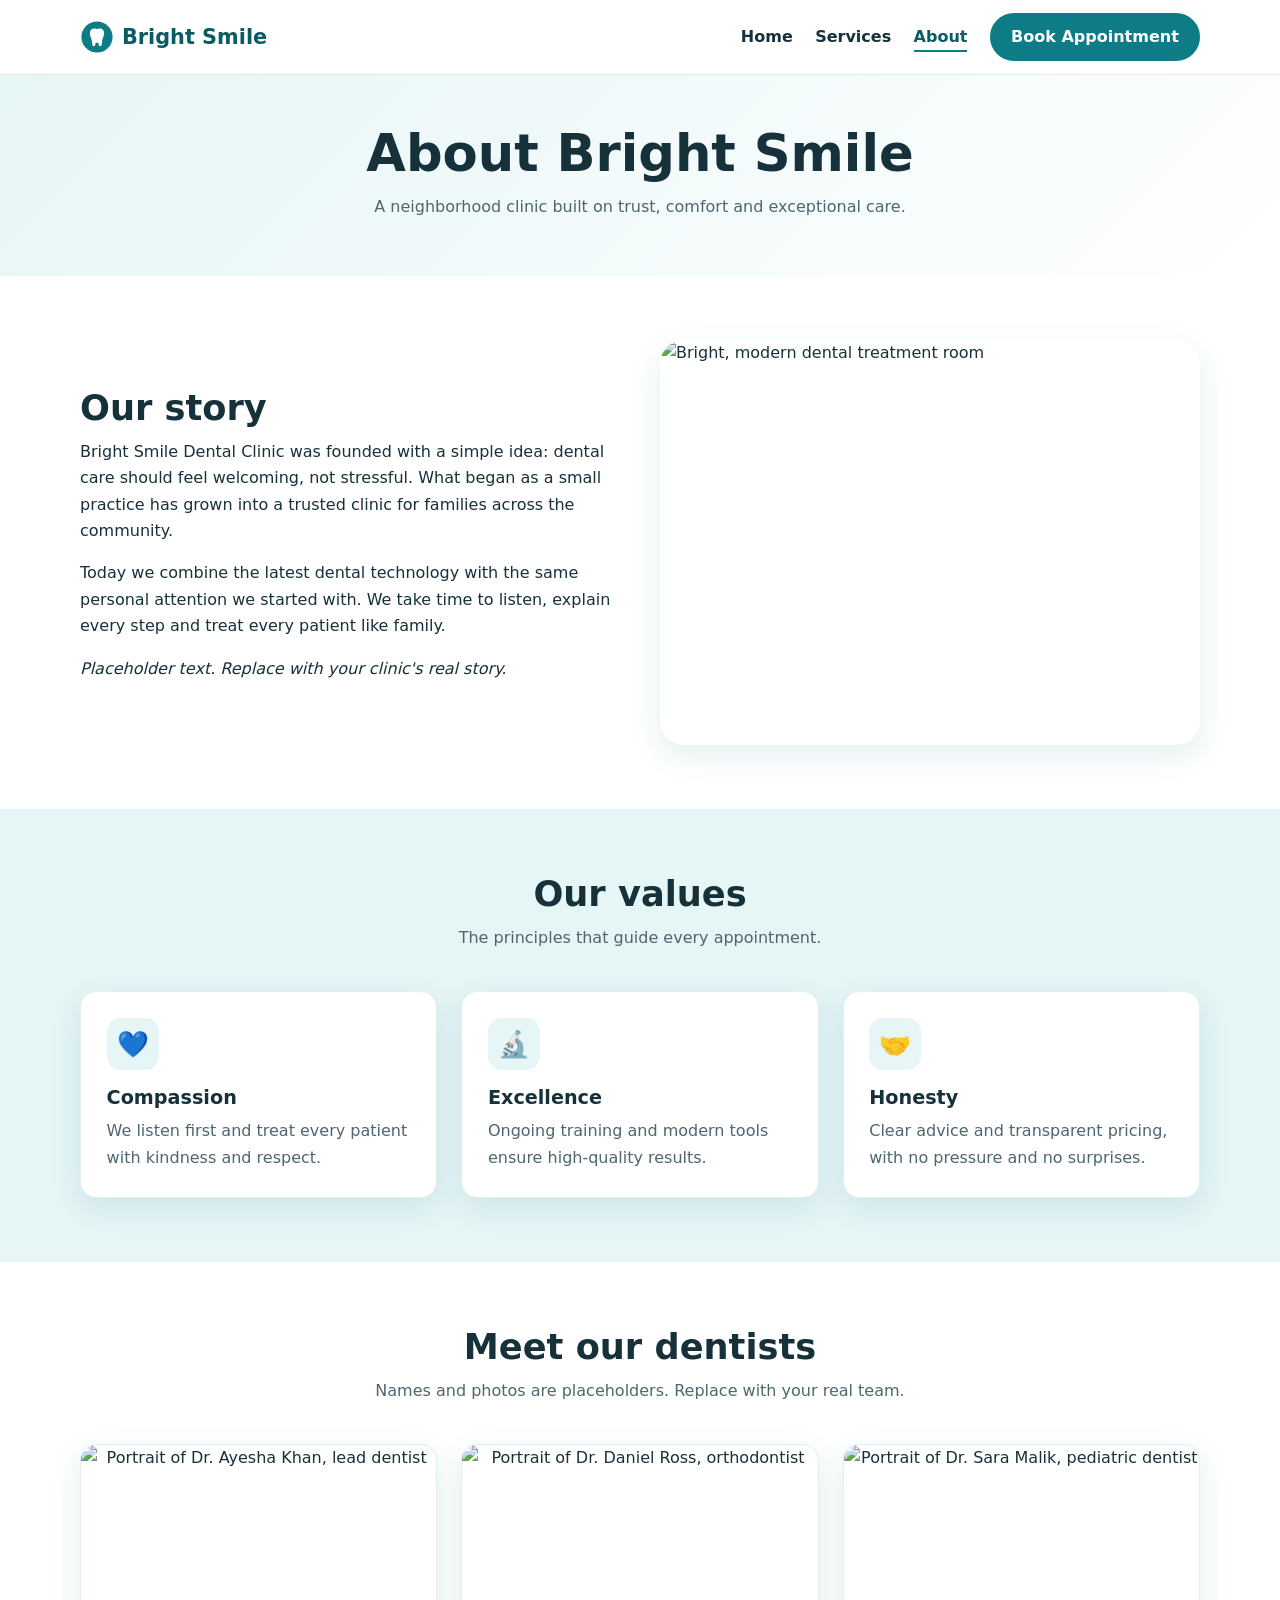
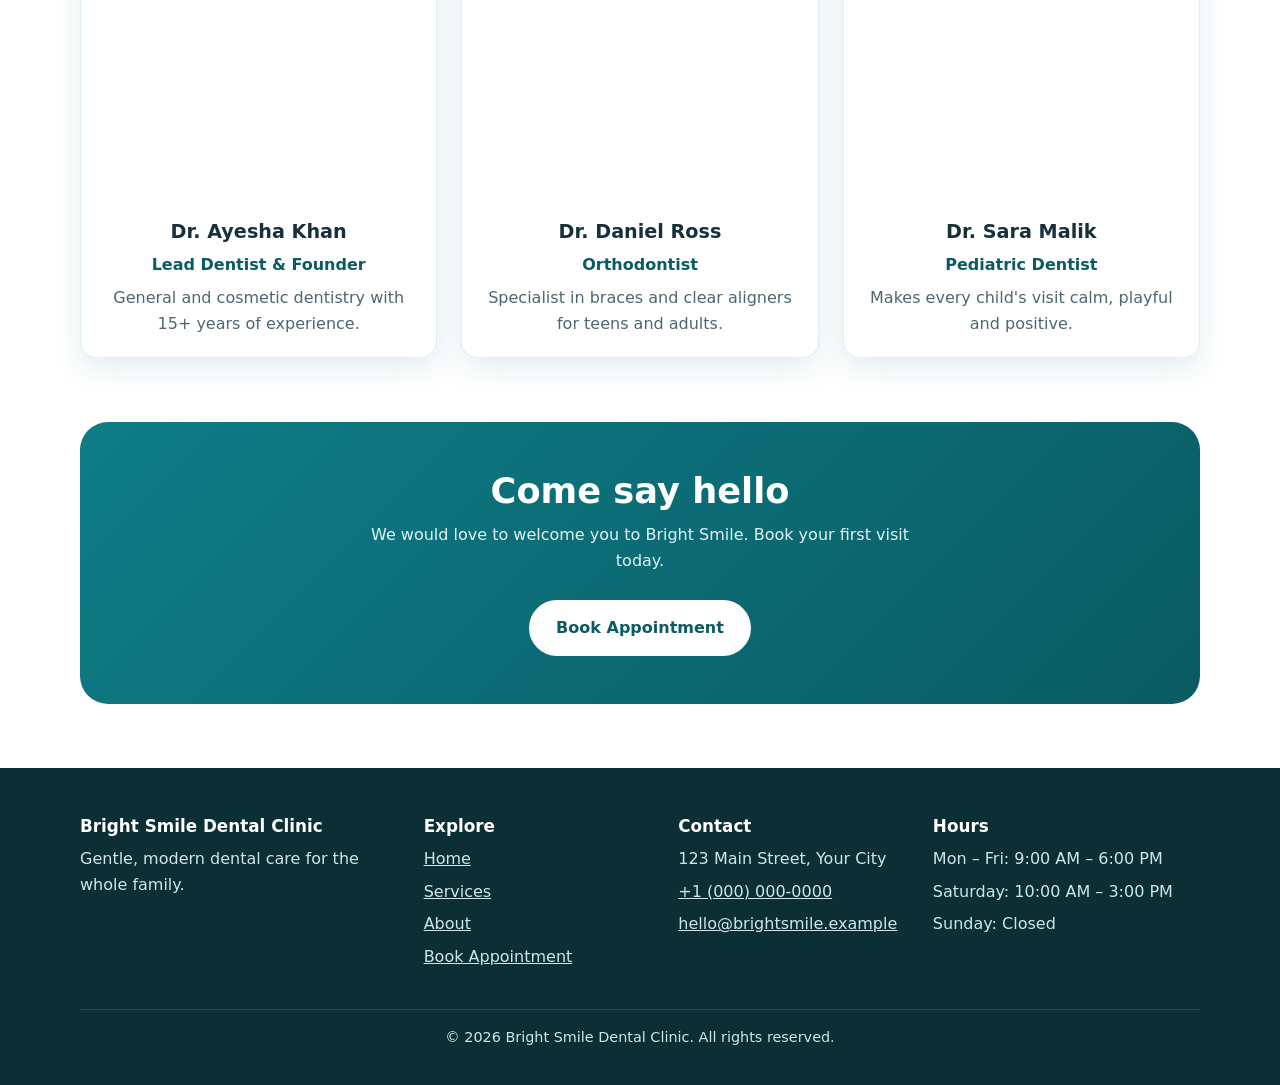
==== about.html @ fb00725e "Publish website (6 files) via JTS PowerTool" ====
<!DOCTYPE html>
<html lang="en">
<head>
  <meta charset="UTF-8">
  <meta name="viewport" content="width=device-width, initial-scale=1">
  <title>About Us | Bright Smile Dental Clinic</title>
  <meta name="description" content="Meet the Bright Smile Dental Clinic team and learn about our story, values and commitment to gentle dental care.">
  <link rel="stylesheet" href="css/styles.css">
</head>
<body>
  <a class="skip-link" href="#main">Skip to content</a>

  <header class="site-header">
    <div class="container nav-wrap">
      <a class="logo" href="index.html" aria-label="Bright Smile Dental Clinic home">
        <svg viewBox="0 0 48 48" aria-hidden="true"><circle cx="24" cy="24" r="22" fill="#0e7c86"/><path d="M14 18c0-4 3-6 6-6 2 0 3 1 4 1s2-1 4-1c3 0 6 2 6 6 0 6-3 8-3 14 0 3-1 5-2.5 5S26 35 26 32h-4c0 3-1 5-2.5 5S17 35 17 32c0-6-3-8-3-14z" fill="#fff"/></svg>
        Bright Smile
      </a>
      <button class="nav-toggle" aria-expanded="false" aria-controls="site-nav">Menu</button>
      <nav aria-label="Main navigation">
        <ul class="nav-list" id="site-nav">
          <li><a href="index.html">Home</a></li>
          <li><a href="services.html">Services</a></li>
          <li><a href="about.html" aria-current="page">About</a></li>
          <li><a class="btn" href="appointment.html">Book Appointment</a></li>
        </ul>
      </nav>
    </div>
  </header>

  <main id="main">
    <section class="page-hero">
      <div class="container">
        <h1>About Bright Smile</h1>
        <p>A neighborhood clinic built on trust, comfort and exceptional care.</p>
      </div>
    </section>

    <section aria-labelledby="story-heading">
      <div class="container grid-2">
        <div>
          <h2 id="story-heading">Our story</h2>
          <p>Bright Smile Dental Clinic was founded with a simple idea: dental care should feel welcoming, not stressful. What began as a small practice has grown into a trusted clinic for families across the community.</p>
          <p>Today we combine the latest dental technology with the same personal attention we started with. We take time to listen, explain every step and treat every patient like family.</p>
          <p><em>Placeholder text. Replace with your clinic's real story.</em></p>
        </div>
        <img class="rounded-img"
             src="https://images.unsplash.com/photo-1629909615184-74f495363b67?auto=format&fit=crop&w=1000&q=80"
             onerror="this.onerror=null;this.src='https://picsum.photos/seed/bs-story/1000/750';"
             alt="Bright, modern dental treatment room" loading="lazy">
      </div>
    </section>

    <section class="section-alt" aria-labelledby="values-heading">
      <div class="container">
        <div class="section-head">
          <h2 id="values-heading">Our values</h2>
          <p>The principles that guide every appointment.</p>
        </div>
        <div class="grid-3">
          <article class="card"><div class="icon" aria-hidden="true">💙</div><h3>Compassion</h3><p>We listen first and treat every patient with kindness and respect.</p></article>
          <article class="card"><div class="icon" aria-hidden="true">🔬</div><h3>Excellence</h3><p>Ongoing training and modern tools ensure high-quality results.</p></article>
          <article class="card"><div class="icon" aria-hidden="true">🤝</div><h3>Honesty</h3><p>Clear advice and transparent pricing, with no pressure and no surprises.</p></article>
        </div>
      </div>
    </section>

    <section aria-labelledby="team-heading">
      <div class="container">
        <div class="section-head">
          <h2 id="team-heading">Meet our dentists</h2>
          <p>Names and photos are placeholders. Replace with your real team.</p>
        </div>
        <div class="grid-3">
          <article class="card team-card">
            <img src="https://images.unsplash.com/photo-1559839734-2b71ea197ec2?auto=format&fit=crop&w=600&q=80"
                 onerror="this.onerror=null;this.src='https://picsum.photos/seed/bs-doc1/600/600';"
                 alt="Portrait of Dr. Ayesha Khan, lead dentist" loading="lazy">
            <div class="info">
              <h3>Dr. Ayesha Khan</h3>
              <p class="role">Lead Dentist &amp; Founder</p>
              <p>General and cosmetic dentistry with 15+ years of experience.</p>
            </div>
          </article>
          <article class="card team-card">
            <img src="https://images.unsplash.com/photo-1612349317150-e413f6a5b16d?auto=format&fit=crop&w=600&q=80"
                 onerror="this.onerror=null;this.src='https://picsum.photos/seed/bs-doc2/600/600';"
                 alt="Portrait of Dr. Daniel Ross, orthodontist" loading="lazy">
            <div class="info">
              <h3>Dr. Daniel Ross</h3>
              <p class="role">Orthodontist</p>
              <p>Specialist in braces and clear aligners for teens and adults.</p>
            </div>
          </article>
          <article class="card team-card">
            <img src="https://images.unsplash.com/photo-1594824476967-48c8b964273f?auto=format&fit=crop&w=600&q=80"
                 onerror="this.onerror=null;this.src='https://picsum.photos/seed/bs-doc3/600/600';"
                 alt="Portrait of Dr. Sara Malik, pediatric dentist" loading="lazy">
            <div class="info">
              <h3>Dr. Sara Malik</h3>
              <p class="role">Pediatric Dentist</p>
              <p>Makes every child's visit calm, playful and positive.</p>
            </div>
          </article>
        </div>
      </div>
    </section>

    <section style="padding-top:0;padding-bottom:4rem;">
      <div class="container">
        <div class="cta">
          <h2>Come say hello</h2>
          <p>We would love to welcome you to Bright Smile. Book your first visit today.</p>
          <a class="btn" href="appointment.html">Book Appointment</a>
        </div>
      </div>
    </section>
  </main>

  <footer class="site-footer">
    <div class="container">
      <div class="footer-grid">
        <div>
          <h3>Bright Smile Dental Clinic</h3>
          <p>Gentle, modern dental care for the whole family.</p>
        </div>
        <div>
          <h3>Explore</h3>
          <ul>
            <li><a href="index.html">Home</a></li>
            <li><a href="services.html">Services</a></li>
            <li><a href="about.html">About</a></li>
            <li><a href="appointment.html">Book Appointment</a></li>
          </ul>
        </div>
        <div>
          <h3>Contact</h3>
          <ul>
            <li>123 Main Street, Your City</li>
            <li><a href="tel:+10000000000">+1 (000) 000-0000</a></li>
            <li><a href="mailto:hello@brightsmile.example">hello@brightsmile.example</a></li>
          </ul>
        </div>
        <div>
          <h3>Hours</h3>
          <ul>
            <li>Mon – Fri: 9:00 AM – 6:00 PM</li>
            <li>Saturday: 10:00 AM – 3:00 PM</li>
            <li>Sunday: Closed</li>
          </ul>
        </div>
      </div>
      <p class="copyright">&copy; <span data-year>2026</span> Bright Smile Dental Clinic. All rights reserved.</p>
    </div>
  </footer>

  <script src="js/main.js"></script>
</body>
</html>
---- css/styles.css ----
:root {
  --teal: #0e7c86;
  --teal-dark: #0a5b63;
  --teal-light: #e6f5f6;
  --mint: #bfeaea;
  --ink: #17313a;
  --muted: #4d6670;
  --white: #ffffff;
  --accent: #ffb703;
  --radius: 16px;
  --shadow: 0 10px 30px rgba(14, 124, 134, 0.12);
}

*, *::before, *::after { box-sizing: border-box; }

html { scroll-behavior: smooth; }

body {
  margin: 0;
  font-family: "Segoe UI", system-ui, -apple-system, Roboto, Helvetica, Arial, sans-serif;
  color: var(--ink);
  background: var(--white);
  line-height: 1.65;
}

img { max-width: 100%; display: block; }

a { color: var(--teal-dark); }

h1, h2, h3 { line-height: 1.2; margin: 0 0 0.6rem; color: var(--ink); }
h1 { font-size: clamp(2rem, 5vw, 3.2rem); }
h2 { font-size: clamp(1.6rem, 3.5vw, 2.2rem); }
h3 { font-size: 1.2rem; }
p { margin: 0 0 1rem; }

.container { width: min(1120px, 92%); margin-inline: auto; }

.skip-link {
  position: absolute;
  left: -999px;
  top: 0;
  background: var(--ink);
  color: var(--white);
  padding: 0.6rem 1rem;
  z-index: 200;
}
.skip-link:focus { left: 0; }

:focus-visible { outline: 3px solid var(--accent); outline-offset: 2px; }

/* Header */
.site-header {
  position: sticky;
  top: 0;
  z-index: 100;
  background: rgba(255, 255, 255, 0.96);
  backdrop-filter: blur(6px);
  border-bottom: 1px solid #dcecee;
}
.nav-wrap {
  display: flex;
  align-items: center;
  justify-content: space-between;
  padding: 0.8rem 0;
  gap: 1rem;
}
.logo {
  display: flex;
  align-items: center;
  gap: 0.5rem;
  font-weight: 800;
  font-size: 1.3rem;
  color: var(--teal-dark);
  text-decoration: none;
}
.logo svg { width: 34px; height: 34px; }

.nav-toggle {
  display: none;
  background: none;
  border: 2px solid var(--teal);
  color: var(--teal-dark);
  border-radius: 10px;
  padding: 0.4rem 0.8rem;
  font-size: 1rem;
  font-weight: 600;
  cursor: pointer;
}

.nav-list {
  list-style: none;
  display: flex;
  align-items: center;
  gap: 1.4rem;
  margin: 0;
  padding: 0;
}
.nav-list a {
  text-decoration: none;
  font-weight: 600;
  color: var(--ink);
  padding: 0.3rem 0;
  border-bottom: 2px solid transparent;
}
.nav-list a:hover,
.nav-list a[aria-current="page"] { border-bottom-color: var(--teal); color: var(--teal-dark); }

/* Buttons */
.btn {
  display: inline-block;
  background: var(--teal);
  color: var(--white);
  padding: 0.8rem 1.6rem;
  border-radius: 999px;
  font-weight: 700;
  text-decoration: none;
  border: 2px solid var(--teal);
  cursor: pointer;
  font-size: 1rem;
  transition: transform 0.15s ease, background 0.15s ease;
}
.btn:hover { background: var(--teal-dark); border-color: var(--teal-dark); transform: translateY(-2px); }
.btn-outline { background: transparent; color: var(--teal-dark); }
.btn-outline:hover { color: var(--white); }
.nav-list a.btn { color: var(--white); border-bottom: 2px solid var(--teal); padding: 0.55rem 1.2rem; }
.nav-list a.btn:hover { color: var(--white); }

/* Hero */
.hero {
  background: linear-gradient(135deg, var(--teal-light) 0%, #ffffff 70%);
  padding: 4rem 0;
}
.hero-grid {
  display: grid;
  grid-template-columns: 1.1fr 0.9fr;
  gap: 3rem;
  align-items: center;
}
.eyebrow {
  display: inline-block;
  background: var(--mint);
  color: var(--teal-dark);
  font-weight: 700;
  font-size: 0.85rem;
  padding: 0.3rem 0.9rem;
  border-radius: 999px;
  margin-bottom: 1rem;
}
.hero p.lead { font-size: 1.15rem; color: var(--muted); max-width: 540px; }
.hero-actions { display: flex; flex-wrap: wrap; gap: 0.8rem; margin-top: 1.5rem; }
.hero-img {
  border-radius: 28px;
  box-shadow: var(--shadow);
  width: 100%;
  aspect-ratio: 4 / 3;
  object-fit: cover;
}

.page-hero {
  background: linear-gradient(135deg, var(--teal-light), #fff);
  padding: 3rem 0 2.5rem;
  text-align: center;
}
.page-hero p { color: var(--muted); max-width: 620px; margin-inline: auto; }

/* Sections */
section { padding: 4rem 0; }
.section-alt { background: var(--teal-light); }
.section-head { text-align: center; max-width: 640px; margin: 0 auto 2.5rem; }
.section-head p { color: var(--muted); }

.stats {
  display: grid;
  grid-template-columns: repeat(4, 1fr);
  gap: 1rem;
  margin-top: -2.5rem;
  position: relative;
  z-index: 2;
}
.stat {
  background: var(--white);
  border-radius: var(--radius);
  box-shadow: var(--shadow);
  text-align: center;
  padding: 1.3rem 0.8rem;
}
.stat strong { display: block; font-size: 1.8rem; color: var(--teal); }
.stat span { color: var(--muted); font-size: 0.95rem; }

.grid-3 { display: grid; grid-template-columns: repeat(3, 1fr); gap: 1.5rem; }
.grid-2 { display: grid; grid-template-columns: repeat(2, 1fr); gap: 2.5rem; align-items: center; }

.card {
  background: var(--white);
  border-radius: var(--radius);
  box-shadow: var(--shadow);
  padding: 1.6rem;
  border: 1px solid #e0eff0;
}
.card .icon {
  width: 52px;
  height: 52px;
  border-radius: 14px;
  background: var(--teal-light);
  display: grid;
  place-items: center;
  font-size: 1.6rem;
  margin-bottom: 1rem;
}
.card p { color: var(--muted); margin-bottom: 0; }
.card ul { color: var(--muted); padding-left: 1.2rem; margin: 0.6rem 0 0; }

.team-card { text-align: center; padding: 0; overflow: hidden; }
.team-card img { width: 100%; aspect-ratio: 1 / 1; object-fit: cover; }
.team-card .info { padding: 1.2rem; }
.team-card .role { color: var(--teal-dark); font-weight: 600; margin-bottom: 0.4rem; }

.rounded-img { border-radius: 24px; box-shadow: var(--shadow); width: 100%; object-fit: cover; aspect-ratio: 4 / 3; }

.quote { font-style: italic; }
.quote footer { margin-top: 1rem; font-style: normal; font-weight: 700; color: var(--teal-dark); }
.stars { color: #c98a00; letter-spacing: 2px; margin-bottom: 0.5rem; }

.cta {
  background: linear-gradient(135deg, var(--teal), var(--teal-dark));
  color: var(--white);
  text-align: center;
  border-radius: 28px;
  padding: 3rem 1.5rem;
}
.cta h2 { color: var(--white); }
.cta p { color: #e0f4f5; max-width: 560px; margin-inline: auto; }
.cta .btn { background: var(--white); color: var(--teal-dark); border-color: var(--white); margin-top: 0.6rem; }
.cta .btn:hover { background: var(--accent); border-color: var(--accent); color: var(--ink); }

/* Services page */
.service-row { display: grid; grid-template-columns: 1fr 1fr; gap: 2.5rem; align-items: center; margin-bottom: 3rem; }
.service-row:nth-child(even) .service-img { order: 2; }
.tag {
  display: inline-block;
  background: var(--mint);
  color: var(--teal-dark);
  font-size: 0.85rem;
  font-weight: 700;
  padding: 0.2rem 0.7rem;
  border-radius: 999px;
  margin-bottom: 0.6rem;
}

/* Form */
.form-card { background: var(--white); border-radius: var(--radius); box-shadow: var(--shadow); padding: 2rem; border: 1px solid #e0eff0; }
.form-row { display: grid; grid-template-columns: 1fr 1fr; gap: 1rem; }
.field { margin-bottom: 1.1rem; }
label { display: block; font-weight: 600; margin-bottom: 0.3rem; }
.req { color: #b3261e; }
input, select, textarea {
  width: 100%;
  padding: 0.75rem 0.9rem;
  border: 2px solid #b9d3d6;
  border-radius: 10px;
  font: inherit;
  color: var(--ink);
  background: #fff;
}
input:focus, select:focus, textarea:focus { border-color: var(--teal); outline: none; box-shadow: 0 0 0 3px rgba(14, 124, 134, 0.25); }
input[aria-invalid="true"], select[aria-invalid="true"] { border-color: #b3261e; }
.error-msg { color: #b3261e; font-size: 0.9rem; margin-top: 0.25rem; min-height: 1.2em; }

.form-success {
  display: none;
  background: #e5f7ec;
  border: 2px solid #2e8b57;
  color: #145a32;
  border-radius: 12px;
  padding: 1.2rem;
  margin-top: 1rem;
}
.form-success.show { display: block; }

.info-list { list-style: none; padding: 0; margin: 0; }
.info-list li { display: flex; gap: 0.8rem; margin-bottom: 1rem; color: var(--muted); }
.info-list strong { color: var(--ink); display: block; }

.hours { width: 100%; border-collapse: collapse; margin-top: 0.5rem; }
.hours td { padding: 0.45rem 0; border-bottom: 1px dashed #b9d3d6; color: var(--muted); }
.hours td:last-child { text-align: right; font-weight: 600; color: var(--ink); }

/* Footer */
.site-footer { background: #0c2f35; color: #cfe6e8; padding: 3rem 0 1.2rem; }
.site-footer h3 { color: var(--white); font-size: 1.05rem; }
.site-footer a { color: #cfe6e8; }
.site-footer a:hover { color: var(--white); }
.footer-grid { display: grid; grid-template-columns: 1.4fr 1fr 1fr 1.2fr; gap: 2rem; }
.footer-grid ul { list-style: none; padding: 0; margin: 0; }
.footer-grid li { margin-bottom: 0.4rem; }
.copyright { border-top: 1px solid #1f4a52; margin-top: 2rem; padding-top: 1rem; font-size: 0.9rem; text-align: center; }

/* Responsive */
@media (max-width: 900px) {
  .hero-grid, .grid-2, .service-row { grid-template-columns: 1fr; }
  .service-row:nth-child(even) .service-img { order: 0; }
  .grid-3 { grid-template-columns: 1fr 1fr; }
  .stats { grid-template-columns: 1fr 1fr; }
  .footer-grid { grid-template-columns: 1fr 1fr; }
}

@media (max-width: 720px) {
  .nav-toggle { display: inline-block; }
  .nav-list {
    display: none;
    position: absolute;
    top: 100%;
    left: 0;
    right: 0;
    background: var(--white);
    flex-direction: column;
    align-items: flex-start;
    padding: 1rem 4%;
    border-bottom: 1px solid #dcecee;
    gap: 0.8rem;
  }
  .nav-list.open { display: flex; }
  .grid-3, .form-row, .footer-grid { grid-template-columns: 1fr; }
  section { padding: 3rem 0; }
}

@media (prefers-reduced-motion: reduce) {
  html { scroll-behavior: auto; }
  .btn { transition: none; }
}
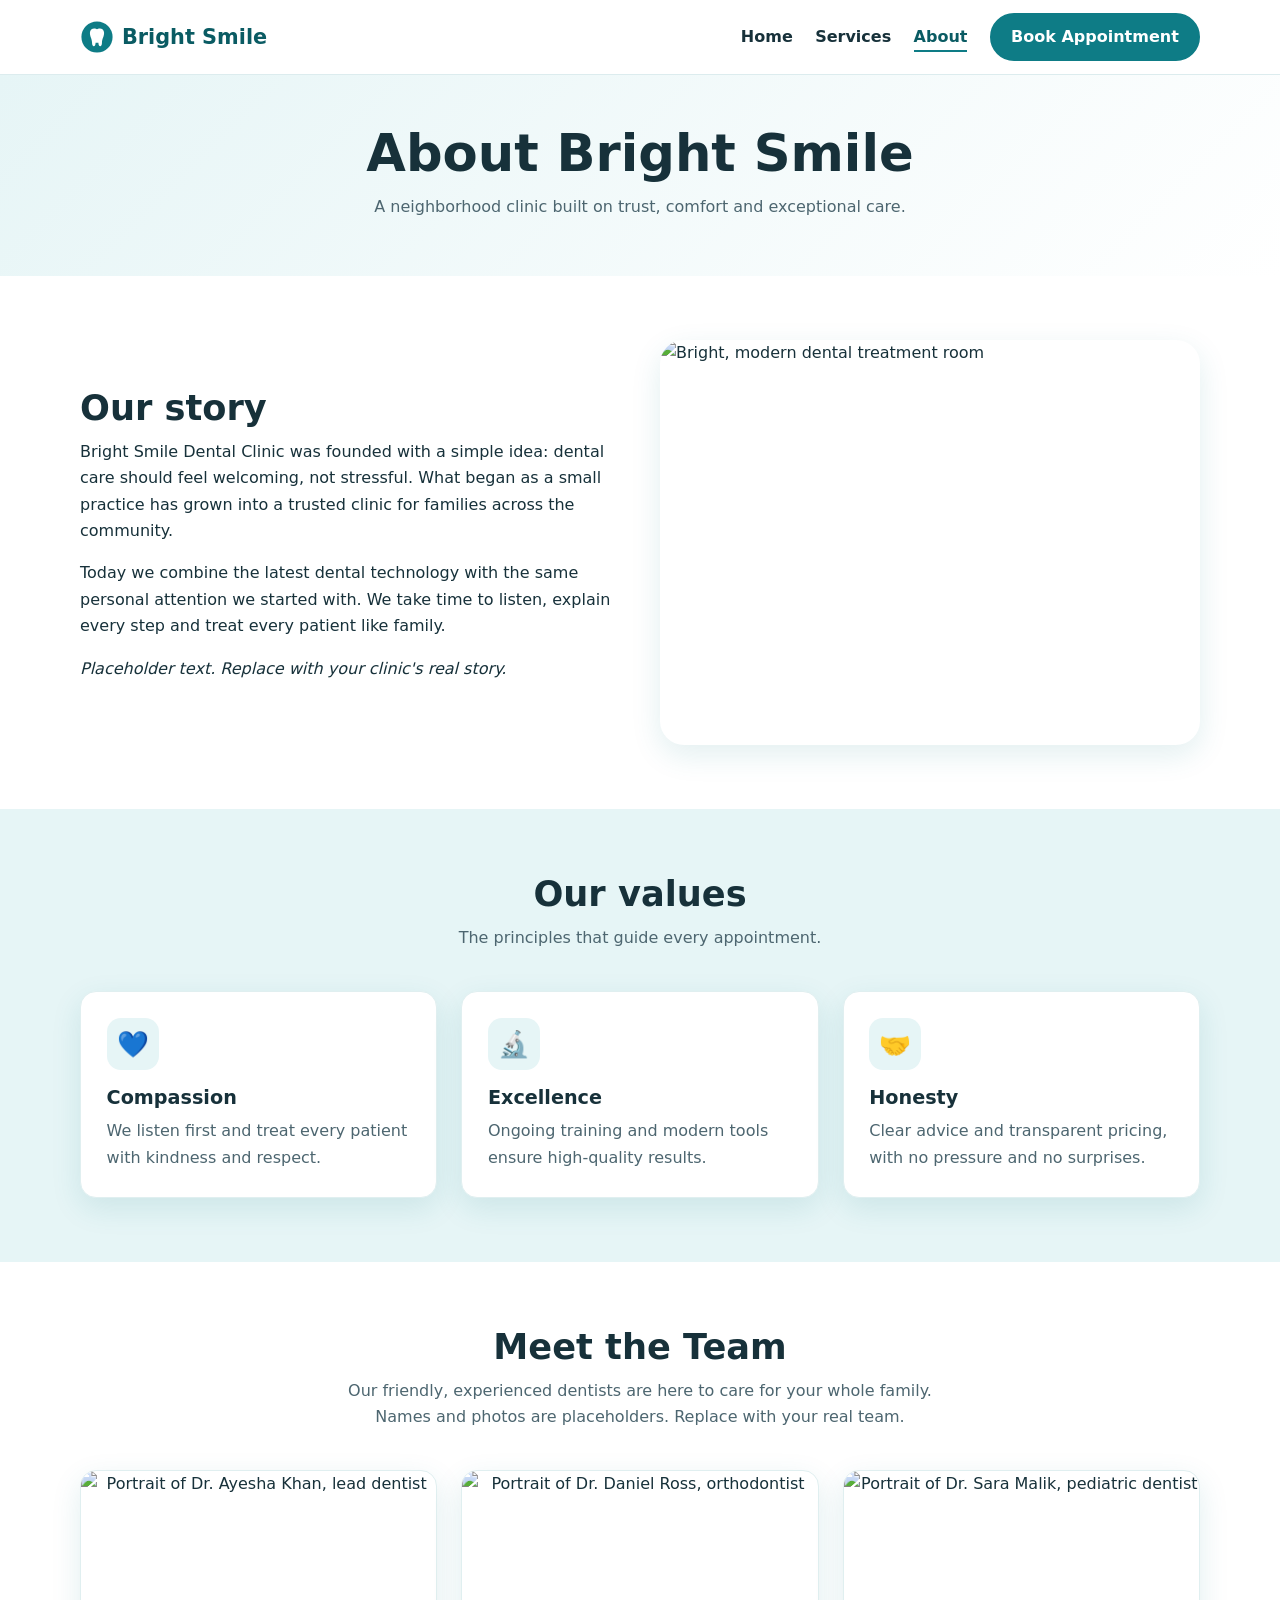
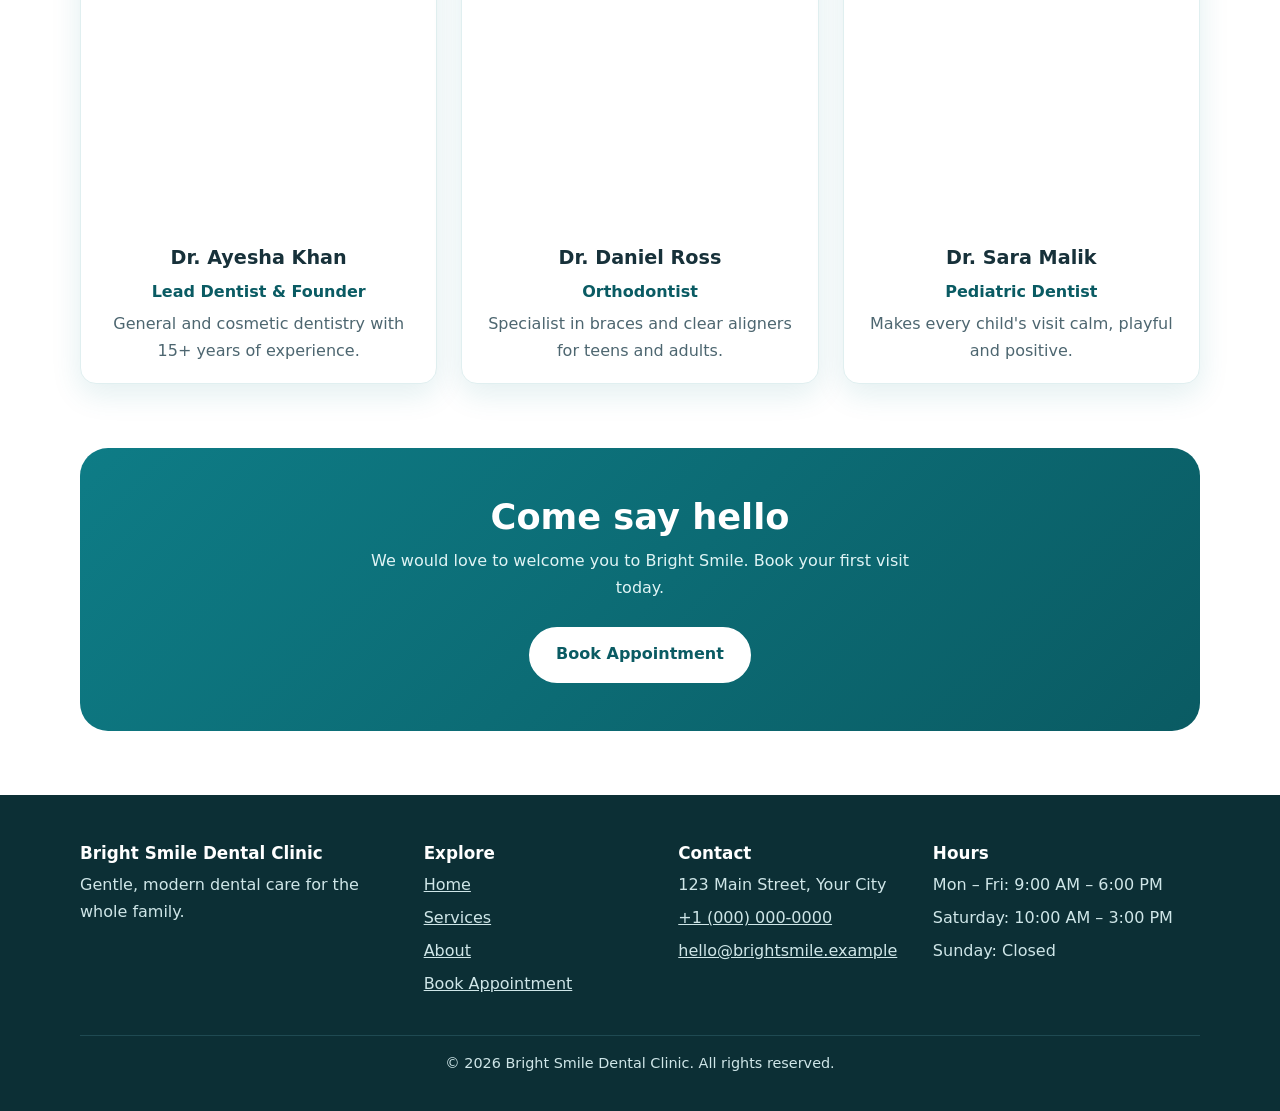
==== commit d4505551: "Meet the Team section and "Book a Visit" hero button" ====
--- a/about.html
+++ b/about.html
@@ -68,8 +68,8 @@
     <section aria-labelledby="team-heading">
       <div class="container">
         <div class="section-head">
-          <h2 id="team-heading">Meet our dentists</h2>
-          <p>Names and photos are placeholders. Replace with your real team.</p>
+          <h2 id="team-heading">Meet the Team</h2>
+          <p>Our friendly, experienced dentists are here to care for your whole family. Names and photos are placeholders. Replace with your real team.</p>
         </div>
         <div class="grid-3">
           <article class="card team-card">
